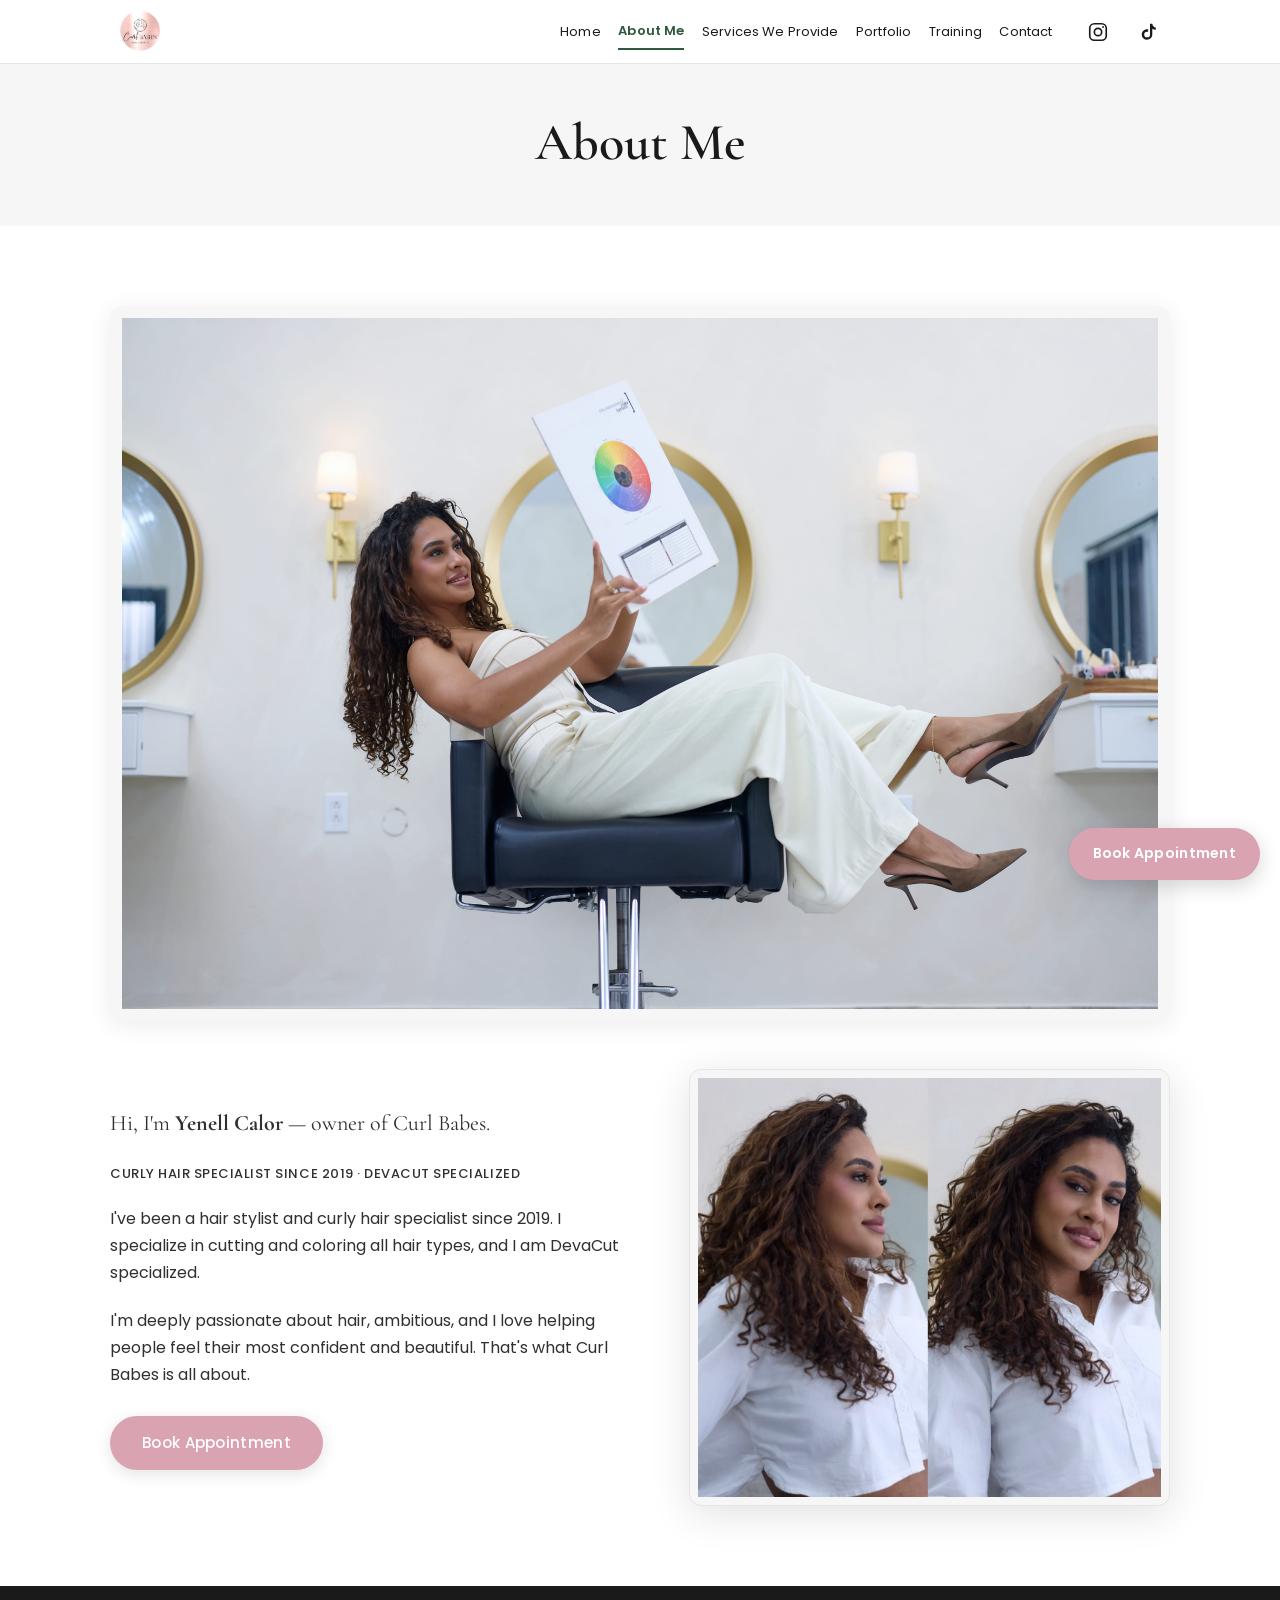
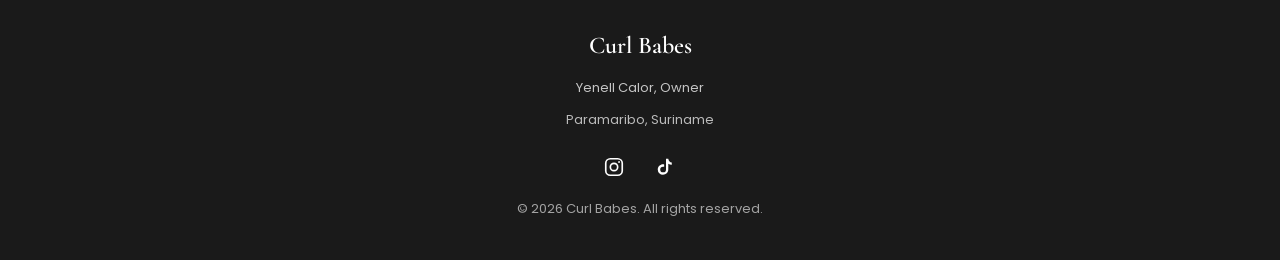
==== about.html @ 32b83bb3 "Publish the six-page Curl Babes site with About, Services, Portfolio, Training, and Contact. Co-auth" ====
<!DOCTYPE html>
<html lang="en">
<head>
  <meta charset="UTF-8">
  <meta name="viewport" content="width=device-width, initial-scale=1.0">
  <meta name="description" content="Meet Yenell Calor, owner of Curl Babes — curly hair specialist since 2019 and DevaCut specialized stylist.">
  <title>About Me | Curl Babes</title>
  <link rel="icon" href="curl-babes-assets/clients/LOGO%202.png" type="image/png">
  <link rel="preconnect" href="https://fonts.googleapis.com">
  <link rel="preconnect" href="https://fonts.gstatic.com" crossorigin>
  <link href="https://fonts.googleapis.com/css2?family=Cormorant+Garamond:ital,wght@0,400;0,600;0,700;1,400&family=Poppins:wght@300;400;500;600&display=swap" rel="stylesheet">
  <link rel="stylesheet" href="css/styles.css">
</head>
<body>

  <header class="site-header" id="site-header">
    <nav class="nav container" aria-label="Main navigation">
      <a href="index.html" class="nav__logo">
        <img src="curl-babes-assets/clients/LOGO%202.png" alt="Curl Babes" class="nav__logo-img">
      </a>

      <button class="nav__toggle" id="nav-toggle" aria-label="Open menu" aria-expanded="false" aria-controls="nav-menu">
        <span class="nav__toggle-bar"></span>
        <span class="nav__toggle-bar"></span>
        <span class="nav__toggle-bar"></span>
      </button>

      <ul class="nav__menu" id="nav-menu">
        <li><a href="index.html" class="nav__link">Home</a></li>
        <li><a href="about.html" class="nav__link">About Me</a></li>
        <li><a href="services.html" class="nav__link">Services We Provide</a></li>
        <li><a href="portfolio.html" class="nav__link">Portfolio</a></li>
        <li><a href="training.html" class="nav__link">Training</a></li>
        <li><a href="contact.html" class="nav__link">Contact</a></li>
        <li class="nav__socials">
          <div class="social-links">
            <a href="https://www.instagram.com/curl.babes/?hl=en" class="social-link" target="_blank" rel="noopener noreferrer" aria-label="Curl Babes on Instagram">
              <svg class="social-icon" viewBox="0 0 24 24" fill="none" stroke="currentColor" stroke-width="1.8" stroke-linecap="round" stroke-linejoin="round" aria-hidden="true"><rect x="3" y="3" width="18" height="18" rx="5"/><circle cx="12" cy="12" r="4"/><circle cx="17.5" cy="6.5" r="1" fill="currentColor" stroke="none"/></svg>
            </a>
            <a href="https://www.tiktok.com/@curl.babes?_r=1&amp;_t=ZS-99CzV562igy" class="social-link" target="_blank" rel="noopener noreferrer" aria-label="Curl Babes on TikTok">
              <svg class="social-icon" viewBox="0 0 24 24" fill="currentColor" aria-hidden="true"><path d="M14.5 3c.3 2.2 1.6 3.8 3.8 4.2v2.4c-1.3.1-2.5-.3-3.8-1.1v6.3c0 3.3-2.6 5.7-5.8 5.7A5.7 5.7 0 0 1 3 14.8c0-3.2 2.6-5.7 5.8-5.7.4 0 .8 0 1.2.1v2.6a3.2 3.2 0 0 0-1.2-.2 3.1 3.1 0 0 0-3.1 3.1 3.1 3.1 0 0 0 3.1 3.1 3.1 3.1 0 0 0 3.2-3.1V3h2.5z"/></svg>
            </a>
          </div>
        </li>
      </ul>
    </nav>
  </header>

  <main>
    <section class="page-hero">
      <div class="container">
        <h1 class="page-hero__title">About Me</h1>
      </div>
    </section>

    <section class="section">
      <div class="container">
        <figure class="about-cover">
          <img src="curl-babes-assets/salon%20images/Cover-about%20me.jpg" alt="Yenell Calor in the Curl Babes salon">
        </figure>

        <div class="about__content">
          <div class="about__text">
            <p class="about__lead">Hi, I'm <strong>Yenell Calor</strong> — owner of Curl Babes.</p>
            <p class="about__creds">Curly hair specialist since 2019 · DevaCut specialized</p>
            <p>I've been a hair stylist and curly hair specialist since 2019. I specialize in cutting and coloring all hair types, and I am DevaCut specialized.</p>
            <p>I'm deeply passionate about hair, ambitious, and I love helping people feel their most confident and beautiful. That's what Curl Babes is all about.</p>
            <a href="https://www.fresha.com/a/curl-babes-paramaribo-andirastraat-csomrsys?pId=294860"
               class="btn btn--primary"
               target="_blank"
               rel="noopener noreferrer">
              Book Appointment
            </a>
          </div>
          <figure class="about-portrait">
            <img src="curl-babes-assets/yenell.jpg" alt="Yenell Calor, owner of Curl Babes">
          </figure>
        </div>
      </div>
    </section>
  </main>

  <footer class="footer">
    <div class="container footer__inner">
      <p class="footer__brand">Curl Babes</p>
      <p class="footer__owner">Yenell Calor, Owner</p>
      <p class="footer__location">Paramaribo, Suriname</p>
      <div class="social-links footer__socials">
        <a href="https://www.instagram.com/curl.babes/?hl=en" class="social-link" target="_blank" rel="noopener noreferrer" aria-label="Curl Babes on Instagram">
          <svg class="social-icon" viewBox="0 0 24 24" fill="none" stroke="currentColor" stroke-width="1.8" stroke-linecap="round" stroke-linejoin="round" aria-hidden="true"><rect x="3" y="3" width="18" height="18" rx="5"/><circle cx="12" cy="12" r="4"/><circle cx="17.5" cy="6.5" r="1" fill="currentColor" stroke="none"/></svg>
        </a>
        <a href="https://www.tiktok.com/@curl.babes?_r=1&amp;_t=ZS-99CzV562igy" class="social-link" target="_blank" rel="noopener noreferrer" aria-label="Curl Babes on TikTok">
          <svg class="social-icon" viewBox="0 0 24 24" fill="currentColor" aria-hidden="true"><path d="M14.5 3c.3 2.2 1.6 3.8 3.8 4.2v2.4c-1.3.1-2.5-.3-3.8-1.1v6.3c0 3.3-2.6 5.7-5.8 5.7A5.7 5.7 0 0 1 3 14.8c0-3.2 2.6-5.7 5.8-5.7.4 0 .8 0 1.2.1v2.6a3.2 3.2 0 0 0-1.2-.2 3.1 3.1 0 0 0-3.1 3.1 3.1 3.1 0 0 0 3.1 3.1 3.1 3.1 0 0 0 3.2-3.1V3h2.5z"/></svg>
        </a>
      </div>
      <p class="footer__copy">&copy; <span id="year"></span> Curl Babes. All rights reserved.</p>
    </div>
  </footer>

  <a href="https://www.fresha.com/a/curl-babes-paramaribo-andirastraat-csomrsys?pId=294860"
     class="fab"
     target="_blank"
     rel="noopener noreferrer"
     aria-label="Book Appointment">
    Book Appointment
  </a>

  <script src="js/main.js"></script>
</body>
</html>
---- css/styles.css ----
/* =============================================
   Curl Babes — Styles
   ============================================= */

:root {
  --pink: #d9a3b1;
  --pink-dark: #c48b9a;
  --pink-light: #f6f1f2;
  --white: #ffffff;
  --grey-light: #f6f6f6;
  --grey: #e6e6e6;
  --grey-mid: #6e6e6e;
  --black: #1a1a1a;
  --green: #2d5a3d;
  --green-light: #3d7a52;

  --font-heading: 'Cormorant Garamond', Georgia, serif;
  --font-body: 'Poppins', system-ui, sans-serif;

  --header-height: 64px;
  --fab-height: 52px;
  --radius: 12px;
  --radius-sm: 8px;
  --shadow: 0 4px 24px rgba(0, 0, 0, 0.08);
  --shadow-lg: 0 8px 40px rgba(0, 0, 0, 0.12);
  --transition: 0.25s ease;
}

/* Reset & Base */
*, *::before, *::after {
  box-sizing: border-box;
  margin: 0;
  padding: 0;
}

html {
  scroll-behavior: smooth;
  scroll-padding-top: calc(var(--header-height) + 16px);
}

body {
  font-family: var(--font-body);
  font-size: 1rem;
  line-height: 1.7;
  color: var(--black);
  background: var(--white);
  -webkit-font-smoothing: antialiased;
}

body.nav-open {
  overflow: hidden;
}

img {
  max-width: 100%;
  height: auto;
  display: block;
}

a {
  color: inherit;
  text-decoration: none;
}

ul {
  list-style: none;
}

.container {
  width: 100%;
  max-width: 1100px;
  margin: 0 auto;
  padding: 0 1.25rem;
}

/* Typography */
h1, h2, h3 {
  font-family: var(--font-heading);
  font-weight: 600;
  line-height: 1.2;
  color: var(--black);
}

.text-link {
  font-size: 0.9375rem;
  font-weight: 500;
  color: var(--green);
  display: inline-flex;
  align-items: center;
  gap: 0.25rem;
  transition: opacity var(--transition);
}

.text-link:hover,
.text-link:focus-visible {
  opacity: 0.75;
}

/* Buttons — dusty rose only on Book Appointment CTAs */
.btn {
  display: inline-flex;
  align-items: center;
  justify-content: center;
  padding: 0.875rem 2rem;
  font-family: var(--font-body);
  font-size: 0.9375rem;
  font-weight: 500;
  letter-spacing: 0.02em;
  border-radius: 50px;
  border: none;
  cursor: pointer;
  transition: background var(--transition), transform var(--transition), box-shadow var(--transition);
}

.btn--primary {
  background: var(--pink);
  color: var(--white);
  box-shadow: 0 4px 16px rgba(26, 26, 26, 0.12);
}

.btn--primary:hover,
.btn--primary:focus-visible {
  background: var(--green);
  transform: translateY(-2px);
  box-shadow: 0 6px 20px rgba(45, 90, 61, 0.25);
}

.btn--whatsapp {
  background: var(--green);
  color: var(--white);
  padding: 0.75rem 1.5rem;
  font-size: 0.9375rem;
}

.btn--whatsapp:hover,
.btn--whatsapp:focus-visible {
  background: var(--green-light);
}

/* Social icons */
.social-links {
  display: flex;
  align-items: center;
  gap: 0.75rem;
}

.social-link {
  display: flex;
  align-items: center;
  justify-content: center;
  width: 40px;
  height: 40px;
  color: var(--black);
  border-radius: 50%;
  transition: color var(--transition), background var(--transition);
}

.social-link:hover,
.social-link:focus-visible {
  color: var(--green);
  background: var(--grey-light);
}

.social-icon {
  width: 22px;
  height: 22px;
  display: block;
}

.footer .social-link {
  color: var(--white);
}

.footer .social-link:hover,
.footer .social-link:focus-visible {
  color: var(--white);
  background: rgba(255, 255, 255, 0.12);
}

.contact-info .social-links {
  margin-top: 0.5rem;
}

/* Header / Nav */
.site-header {
  position: sticky;
  top: 0;
  z-index: 100;
  background: #ffffff;
  border-bottom: 1px solid var(--grey);
  height: var(--header-height);
}

.nav {
  display: flex;
  align-items: center;
  justify-content: space-between;
  height: var(--header-height);
  gap: 1rem;
}

.nav__logo {
  display: flex;
  align-items: center;
  flex-shrink: 0;
  z-index: 110;
  transition: opacity var(--transition);
}

.nav__logo:hover {
  opacity: 0.85;
}

.nav__logo-img {
  height: 46px;
  width: auto;
  object-fit: contain;
}

.nav__toggle {
  display: flex;
  flex-direction: column;
  justify-content: center;
  gap: 5px;
  width: 44px;
  height: 44px;
  background: none;
  border: none;
  cursor: pointer;
  padding: 4px;
  z-index: 110;
  position: relative;
}

.nav__toggle-bar {
  display: block;
  width: 24px;
  height: 2px;
  background: var(--black);
  border-radius: 2px;
  transition: transform var(--transition), opacity var(--transition);
}

.nav__toggle[aria-expanded="true"] .nav__toggle-bar:nth-child(1) {
  transform: translateY(7px) rotate(45deg);
}

.nav__toggle[aria-expanded="true"] .nav__toggle-bar:nth-child(2) {
  opacity: 0;
}

.nav__toggle[aria-expanded="true"] .nav__toggle-bar:nth-child(3) {
  transform: translateY(-7px) rotate(-45deg);
}

/* Mobile menu: solid white overlay, high-contrast, readable */
.nav__menu {
  display: none;
  position: fixed;
  inset: 0;
  background: #ffffff;
  flex-direction: column;
  align-items: stretch;
  justify-content: flex-start;
  padding: calc(var(--header-height) + 1.5rem) 1.5rem 2.5rem;
  gap: 0;
  z-index: 105;
  overflow-y: auto;
}

.nav__menu.is-open {
  display: flex;
}

.nav__menu > li {
  border-bottom: 1px solid var(--grey);
}

.nav__link {
  display: block;
  font-size: 1.25rem;
  font-weight: 500;
  color: var(--black);
  padding: 1.125rem 0.5rem;
  letter-spacing: 0.01em;
  transition: color var(--transition);
}

.nav__link:hover,
.nav__link:focus-visible,
.nav__link.is-active {
  color: var(--green);
}

.nav__link.is-active {
  font-weight: 600;
}

.nav__menu .nav__socials {
  border-bottom: none;
  padding: 1.75rem 0.5rem 0;
  display: flex;
  justify-content: center;
}

@media (min-width: 1024px) {
  .nav__toggle {
    display: none;
  }

  .nav__menu {
    display: flex;
    position: static;
    flex-direction: row;
    align-items: center;
    gap: 0.15rem 1.1rem;
    background: transparent;
    inset: auto;
    padding: 0;
    overflow: visible;
    flex: 1;
    justify-content: flex-end;
  }

  .nav__menu > li {
    border-bottom: none;
  }

  .nav__link {
    font-size: 0.8125rem;
    font-weight: 400;
    white-space: nowrap;
    padding: 0.35rem 0;
  }

  .nav__link.is-active {
    font-weight: 600;
    border-bottom: 2px solid var(--green);
  }

  .nav__menu .nav__socials {
    padding: 0;
    margin-left: 0.5rem;
  }
}

/* Hero */
.hero {
  position: relative;
  min-height: calc(100svh - var(--header-height));
  display: flex;
  align-items: center;
  background:
    linear-gradient(180deg, rgba(255, 255, 255, 0.78) 0%, rgba(246, 246, 246, 0.88) 100%),
    url('../curl-babes-assets/salon%20images/professional%20pic%20for%20background.jpg') center / cover no-repeat;
  overflow: hidden;
  padding: 4rem 0;
}

.hero__content {
  position: relative;
  z-index: 2;
  text-align: center;
  max-width: 640px;
}

.hero__title {
  font-size: clamp(3rem, 10vw, 5.5rem);
  font-weight: 700;
  margin-bottom: 1rem;
  letter-spacing: -0.01em;
}

.hero__tagline {
  font-size: clamp(1rem, 2.5vw, 1.25rem);
  font-weight: 300;
  color: var(--black);
  opacity: 0.85;
  margin-bottom: 2.5rem;
  line-height: 1.6;
}

/* Inner page header */
.page-hero {
  background: var(--grey-light);
  padding: 3rem 0 2.5rem;
  text-align: center;
}

.page-hero__title {
  font-size: clamp(2.25rem, 5vw, 3.25rem);
  margin-bottom: 0.75rem;
}

.page-hero__subtitle {
  font-size: 1.0625rem;
  font-weight: 300;
  color: var(--grey-mid);
  max-width: 560px;
  margin: 0 auto;
}

/* Sections */
.section {
  padding: 5rem 0;
}

.section--alt {
  background: var(--grey-light);
}

.section__header {
  text-align: center;
  margin-bottom: 3rem;
}

.section__header--left {
  text-align: left;
}

.section__title {
  font-size: clamp(2rem, 5vw, 2.75rem);
  margin-bottom: 0.75rem;
}

.section__subtitle {
  font-size: 1rem;
  color: var(--grey-mid);
  font-weight: 300;
  max-width: 480px;
  margin: 0 auto;
}

.section__header--left .section__subtitle {
  margin: 0;
}

.section__actions {
  text-align: center;
  margin-top: 2rem;
}

/* Carousel */
.carousel {
  position: relative;
  max-width: 700px;
  margin: 0 auto;
}

.carousel__viewport {
  overflow: hidden;
  border-radius: var(--radius);
  box-shadow: var(--shadow-lg);
  aspect-ratio: 4 / 5;
  background: var(--grey);
}

.carousel__track {
  display: flex;
  height: 100%;
  transition: transform 0.4s ease;
}

.carousel__slide {
  flex: 0 0 100%;
  height: 100%;
}

.carousel__slide img {
  width: 100%;
  height: 100%;
  object-fit: cover;
}

.carousel__btn {
  position: absolute;
  top: 50%;
  transform: translateY(-50%);
  width: 44px;
  height: 44px;
  border-radius: 50%;
  background: var(--white);
  border: none;
  box-shadow: var(--shadow);
  cursor: pointer;
  display: flex;
  align-items: center;
  justify-content: center;
  color: var(--black);
  transition: background var(--transition), color var(--transition);
  z-index: 2;
}

.carousel__btn:hover,
.carousel__btn:focus-visible {
  background: var(--green);
  color: var(--white);
}

.carousel__btn--prev {
  left: -12px;
}

.carousel__btn--next {
  right: -12px;
}

@media (max-width: 767px) {
  .carousel__btn--prev {
    left: 8px;
  }

  .carousel__btn--next {
    right: 8px;
  }
}

.carousel__dots {
  display: flex;
  justify-content: center;
  gap: 0.5rem;
  margin-top: 1.25rem;
}

.carousel__dot {
  width: 10px;
  height: 10px;
  border-radius: 50%;
  background: var(--grey);
  border: none;
  cursor: pointer;
  transition: background var(--transition), transform var(--transition);
  padding: 0;
}

.carousel__dot.is-active {
  background: var(--black);
  transform: scale(1.2);
}

.carousel__dot:hover,
.carousel__dot:focus-visible {
  background: var(--green);
}

/* Video Grid */
.video-grid {
  display: grid;
  grid-template-columns: 1fr;
  gap: 1.5rem;
}

@media (min-width: 640px) {
  .video-grid {
    grid-template-columns: repeat(3, 1fr);
  }
}

.video-embed {
  position: relative;
  padding-bottom: 177.78%; /* 9:16 shorts aspect ratio */
  height: 0;
  overflow: hidden;
  border-radius: var(--radius);
  box-shadow: var(--shadow);
  background: var(--grey);
}

.video-embed iframe {
  position: absolute;
  top: 0;
  left: 0;
  width: 100%;
  height: 100%;
  border: none;
}

/* Teaser Cards */
.teaser-grid {
  display: grid;
  grid-template-columns: 1fr;
  gap: 1.5rem;
}

@media (min-width: 640px) {
  .teaser-grid {
    grid-template-columns: repeat(2, 1fr);
  }
}

@media (min-width: 960px) {
  .teaser-grid {
    grid-template-columns: repeat(4, 1fr);
  }
}

.teaser-card {
  display: flex;
  flex-direction: column;
  padding: 2rem;
  background: var(--white);
  border-radius: var(--radius);
  box-shadow: var(--shadow);
  transition: transform var(--transition), box-shadow var(--transition);
}

.teaser-card:hover,
.teaser-card:focus-visible {
  transform: translateY(-4px);
  box-shadow: var(--shadow-lg);
}

.section--alt .teaser-card {
  background: var(--white);
}

.section:not(.section--alt) .teaser-card {
  background: var(--grey-light);
}

.teaser-card__icon {
  color: var(--green);
  font-size: 1.25rem;
  margin-bottom: 1rem;
}

.teaser-card__title {
  font-size: 1.5rem;
  margin-bottom: 0.75rem;
}

.teaser-card__text {
  font-size: 0.9375rem;
  color: var(--grey-mid);
  flex: 1;
  margin-bottom: 1.25rem;
}

.teaser-card__link {
  font-size: 0.875rem;
  font-weight: 500;
  color: var(--green);
}

/* Services preview (homepage) */
.services-preview {
  display: flex;
  flex-wrap: wrap;
  justify-content: center;
  gap: 0.625rem;
  max-width: 820px;
  margin: 0 auto;
}

.services-preview li {
  padding: 0.5rem 1rem;
  background: var(--white);
  border: 1px solid var(--grey);
  border-radius: 50px;
  font-size: 0.875rem;
  font-weight: 500;
}

/* About */
.about-cover {
  width: 100%;
  background: var(--grey-light);
  border-radius: var(--radius);
  padding: 0.75rem;
  margin-bottom: 3rem;
  box-shadow: var(--shadow);
  display: flex;
  align-items: center;
  justify-content: center;
}

.about-cover img {
  width: 100%;
  height: auto;
  max-height: 80vh;
  object-fit: contain;
  object-position: center;
}

.about__content {
  display: grid;
  grid-template-columns: 1fr;
  gap: 2.5rem;
  align-items: start;
}

@media (min-width: 768px) {
  .about__content {
    grid-template-columns: 1.05fr 0.95fr;
    gap: 3rem;
    align-items: center;
  }
}

.about__lead {
  font-family: var(--font-heading);
  font-size: 1.375rem;
  margin-bottom: 0.5rem;
}

.about__creds {
  font-size: 0.8125rem;
  font-weight: 500;
  letter-spacing: 0.04em;
  text-transform: uppercase;
  color: var(--green);
  margin-bottom: 1.25rem;
}

.about__text p {
  margin-bottom: 1.25rem;
  color: var(--black);
  opacity: 0.9;
}

.about__text .btn {
  margin-top: 0.5rem;
}

.about-portrait {
  background: var(--grey-light);
  border-radius: var(--radius);
  overflow: hidden;
  box-shadow: var(--shadow-lg);
  border: 1px solid var(--grey);
  padding: 0.5rem;
  display: flex;
  align-items: center;
  justify-content: center;
}

.about-portrait img {
  width: 100%;
  height: auto;
  object-fit: contain;
}

/* Services page — editorial cards, not equal text squares */
.service-list {
  display: grid;
  grid-template-columns: 1fr;
  gap: 0.875rem;
}

@media (min-width: 720px) {
  .service-list {
    grid-template-columns: 1fr 1fr;
    gap: 1rem;
  }
}

.service-card {
  display: flex;
  flex-direction: column;
  gap: 0.35rem;
  padding: 1.35rem 1.5rem 1.35rem 1.35rem;
  background: var(--white);
  border-radius: var(--radius);
  border-left: 3px solid var(--green);
  box-shadow: 0 2px 12px rgba(0, 0, 0, 0.05);
}

.service-card__name {
  font-family: var(--font-heading);
  font-size: 1.5rem;
  font-weight: 600;
}

.service-card__desc {
  font-size: 0.9375rem;
  color: var(--grey-mid);
  font-weight: 300;
  line-height: 1.55;
}

.services-note {
  text-align: center;
  margin-top: 2.5rem;
  font-size: 0.9375rem;
  color: var(--grey-mid);
  max-width: 520px;
  margin-left: auto;
  margin-right: auto;
}

.services-cta {
  text-align: center;
  margin-top: 2rem;
}

/* Training */
.training__intro {
  max-width: 680px;
  margin: 0 auto 3rem;
  text-align: center;
  font-size: 1.0625rem;
  font-weight: 300;
}

.training__photo {
  max-width: 560px;
  margin: 0 auto 3.5rem;
  border-radius: var(--radius);
  overflow: hidden;
  box-shadow: var(--shadow-lg);
  background: var(--grey-light);
}

.training__photo img {
  width: 100%;
  height: auto;
  object-fit: contain;
}

.training__blocks {
  display: grid;
  grid-template-columns: 1fr;
  gap: 1.5rem;
  margin-bottom: 2.5rem;
}

@media (min-width: 720px) {
  .training__blocks {
    grid-template-columns: 1fr 1fr;
  }
}

.training__block {
  background: var(--white);
  border-radius: var(--radius);
  padding: 2rem;
  box-shadow: var(--shadow);
}

.section--alt .training__block {
  background: var(--white);
}

.training__block h2 {
  font-size: 1.5rem;
  margin-bottom: 1.25rem;
}

.training__block ul {
  list-style: disc;
  padding-left: 1.25rem;
  display: flex;
  flex-direction: column;
  gap: 0.65rem;
}

.training__block li {
  font-size: 0.975rem;
  color: var(--black);
}

.course-card {
  max-width: 420px;
  margin: 0 auto;
  text-align: center;
  padding: 2.25rem 2rem;
  background: var(--white);
  border-radius: var(--radius);
  box-shadow: var(--shadow-lg);
  border: 1px solid var(--grey);
}

.course-card__label {
  font-size: 0.75rem;
  font-weight: 500;
  letter-spacing: 0.14em;
  text-transform: uppercase;
  color: var(--green);
  margin-bottom: 0.5rem;
}

.course-card h2 {
  font-size: 2rem;
  margin-bottom: 1.5rem;
}

.course-card .btn {
  width: 100%;
}

.course-card__phone {
  margin-top: 1rem;
  font-size: 0.9375rem;
}

.course-card__phone a {
  color: var(--green);
  font-weight: 500;
}

.course-card__phone a:hover,
.course-card__phone a:focus-visible {
  text-decoration: underline;
}

/* Contact */
.contact-grid {
  display: grid;
  grid-template-columns: 1fr;
  gap: 2.5rem;
}

@media (min-width: 768px) {
  .contact-grid {
    grid-template-columns: 1fr 1.2fr;
    align-items: start;
  }
}

.contact-info {
  display: flex;
  flex-direction: column;
  gap: 2rem;
}

.contact-info__label {
  font-family: var(--font-heading);
  font-size: 1.25rem;
  margin-bottom: 0.375rem;
  color: var(--black);
}

.contact-info__link {
  font-size: 1rem;
  transition: color var(--transition);
}

.contact-info__link:hover,
.contact-info__link:focus-visible {
  color: var(--green);
}

.contact-info__address {
  line-height: 1.6;
}

.contact-map {
  border-radius: var(--radius);
  overflow: hidden;
  box-shadow: var(--shadow);
  aspect-ratio: 4 / 3;
  background: var(--grey);
}

.contact-map iframe {
  width: 100%;
  height: 100%;
  border: none;
  min-height: 280px;
}

/* Footer */
.footer {
  background: var(--black);
  color: var(--white);
  padding: 2.5rem 0;
}

.footer__inner {
  display: flex;
  flex-direction: column;
  align-items: center;
  gap: 0.65rem;
  text-align: center;
}

.footer__brand {
  font-family: var(--font-heading);
  font-size: 1.5rem;
  font-weight: 600;
}

.footer__owner {
  font-size: 0.8125rem;
  opacity: 0.75;
}

.footer__location {
  font-size: 0.8125rem;
  opacity: 0.7;
}

.footer__copy {
  font-size: 0.8125rem;
  opacity: 0.6;
}

.footer__socials {
  margin-top: 0.35rem;
}

/* Floating Action Button */
.fab {
  position: fixed;
  bottom: 1.25rem;
  right: 1.25rem;
  z-index: 200;
  display: flex;
  align-items: center;
  justify-content: center;
  padding: 0.875rem 1.5rem;
  background: var(--pink);
  color: var(--white);
  font-family: var(--font-body);
  font-size: 0.875rem;
  font-weight: 600;
  letter-spacing: 0.02em;
  border-radius: 50px;
  box-shadow: 0 6px 20px rgba(26, 26, 26, 0.18);
  transition: background var(--transition), transform var(--transition), box-shadow var(--transition);
}

.fab:hover,
.fab:focus-visible {
  background: var(--green);
  transform: translateY(-2px);
  box-shadow: 0 8px 24px rgba(45, 90, 61, 0.3);
}

@media (max-width: 480px) {
  .fab {
    bottom: 1rem;
    right: 1rem;
    left: 1rem;
    text-align: center;
  }

  .footer {
    padding-bottom: 5.5rem;
  }
}

/* Focus styles for accessibility */
:focus-visible {
  outline: 2px solid var(--green);
  outline-offset: 3px;
}

/* Reduced motion */
@media (prefers-reduced-motion: reduce) {
  html {
    scroll-behavior: auto;
  }

  *, *::before, *::after {
    transition-duration: 0.01ms !important;
  }

  .carousel__track {
    transition: none;
  }
}
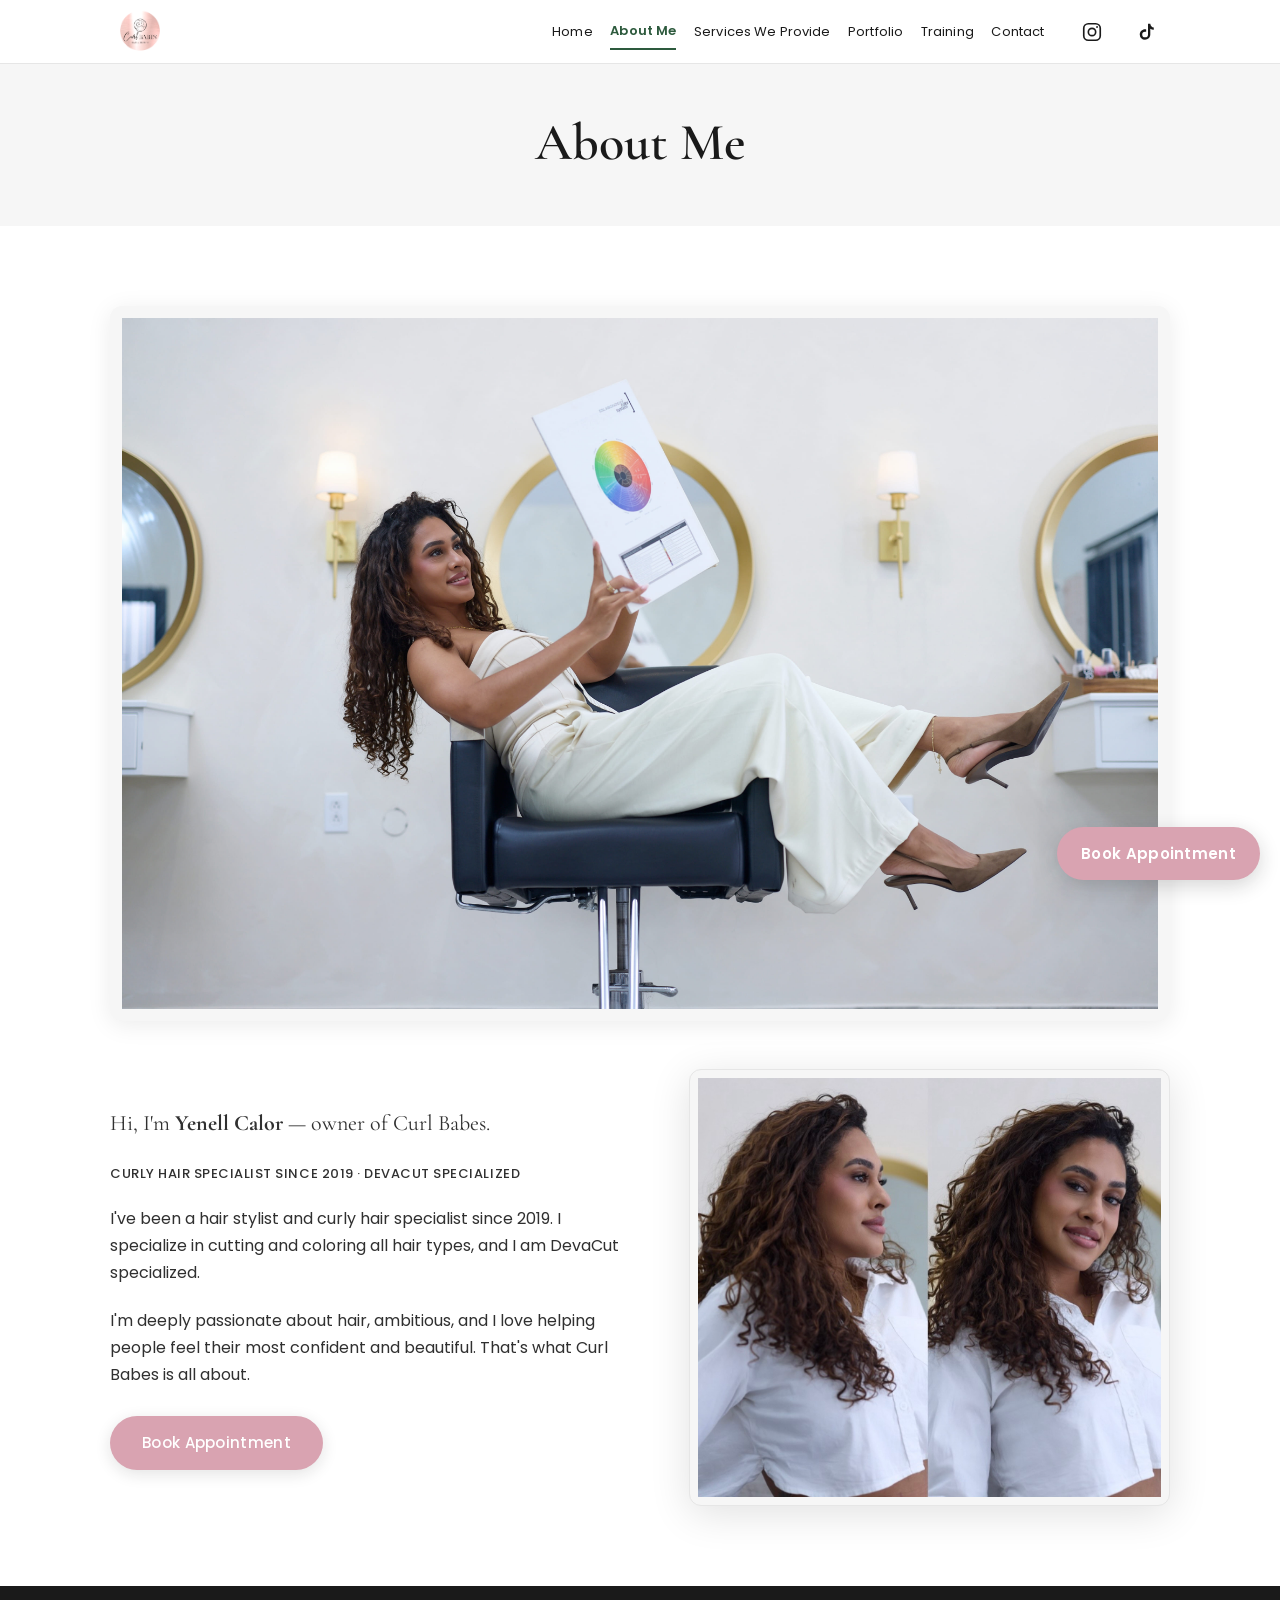
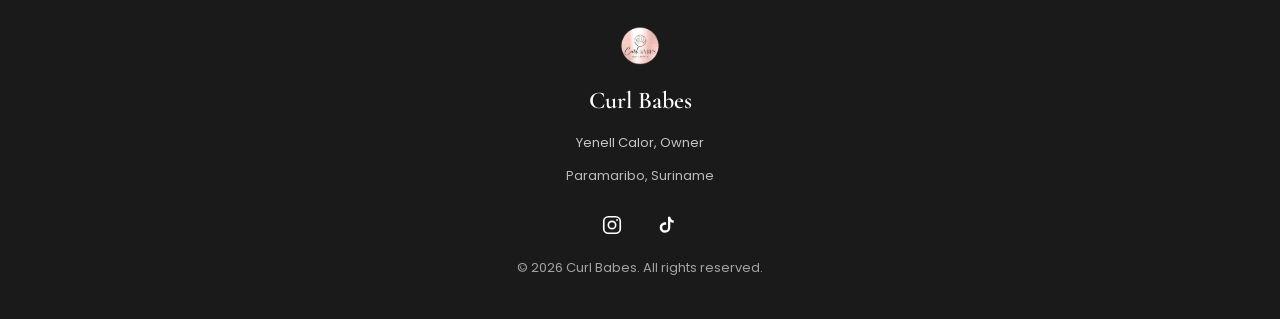
==== commit bf238978: "Place remaining salon photos with purpose and keep the portfolio slideshow moving on phones. Unused " ====
--- a/about.html
+++ b/about.html
@@ -2,10 +2,11 @@
 <html lang="en">
 <head>
   <meta charset="UTF-8">
-  <meta name="viewport" content="width=device-width, initial-scale=1.0">
+  <meta name="viewport" content="width=device-width, initial-scale=1.0, viewport-fit=cover">
   <meta name="description" content="Meet Yenell Calor, owner of Curl Babes — curly hair specialist since 2019 and DevaCut specialized stylist.">
   <title>About Me | Curl Babes</title>
-  <link rel="icon" href="curl-babes-assets/clients/LOGO%202.png" type="image/png">
+  <link rel="icon" href="curl-babes-assets/LOGO%202.png" type="image/png">
+  <link rel="apple-touch-icon" href="curl-babes-assets/LOGO%202.png">
   <link rel="preconnect" href="https://fonts.googleapis.com">
   <link rel="preconnect" href="https://fonts.gstatic.com" crossorigin>
   <link href="https://fonts.googleapis.com/css2?family=Cormorant+Garamond:ital,wght@0,400;0,600;0,700;1,400&family=Poppins:wght@300;400;500;600&display=swap" rel="stylesheet">
@@ -16,7 +17,7 @@
   <header class="site-header" id="site-header">
     <nav class="nav container" aria-label="Main navigation">
       <a href="index.html" class="nav__logo">
-        <img src="curl-babes-assets/clients/LOGO%202.png" alt="Curl Babes" class="nav__logo-img">
+        <img src="curl-babes-assets/clients/LOGO%202.png" alt="Curl Babes" class="nav__logo-img" onerror="this.onerror=null;this.src='curl-babes-assets/clients/LOGO.png'">
       </a>
 
       <button class="nav__toggle" id="nav-toggle" aria-label="Open menu" aria-expanded="false" aria-controls="nav-menu">
@@ -82,6 +83,7 @@
 
   <footer class="footer">
     <div class="container footer__inner">
+      <img src="curl-babes-assets/LOGO%202.png" alt="" class="footer__logo" width="56" height="43">
       <p class="footer__brand">Curl Babes</p>
       <p class="footer__owner">Yenell Calor, Owner</p>
       <p class="footer__location">Paramaribo, Suriname</p>
--- a/css/styles.css
+++ b/css/styles.css
@@ -36,6 +36,9 @@
 html {
   scroll-behavior: smooth;
   scroll-padding-top: calc(var(--header-height) + 16px);
+  overflow-x: hidden;
+  -webkit-text-size-adjust: 100%;
+  text-size-adjust: 100%;
 }
 
 body {
@@ -45,14 +48,21 @@
   color: var(--black);
   background: var(--white);
   -webkit-font-smoothing: antialiased;
+  overflow-x: hidden;
+  max-width: 100%;
+  padding-left: env(safe-area-inset-left);
+  padding-right: env(safe-area-inset-right);
 }
 
 body.nav-open {
   overflow: hidden;
 }
 
+img, iframe, video, embed {
+  max-width: 100%;
+}
+
 img {
-  max-width: 100%;
   height: auto;
   display: block;
 }
@@ -102,6 +112,7 @@
   align-items: center;
   justify-content: center;
   padding: 0.875rem 2rem;
+  min-height: 44px;
   font-family: var(--font-body);
   font-size: 0.9375rem;
   font-weight: 500;
@@ -148,8 +159,8 @@
   display: flex;
   align-items: center;
   justify-content: center;
-  width: 40px;
-  height: 40px;
+  width: 44px;
+  height: 44px;
   color: var(--black);
   border-radius: 50%;
   transition: color var(--transition), background var(--transition);
@@ -188,7 +199,8 @@
   z-index: 100;
   background: #ffffff;
   border-bottom: 1px solid var(--grey);
-  height: var(--header-height);
+  height: calc(var(--header-height) + env(safe-area-inset-top, 0px));
+  padding-top: env(safe-area-inset-top, 0px);
 }
 
 .nav {
@@ -262,7 +274,7 @@
   flex-direction: column;
   align-items: stretch;
   justify-content: flex-start;
-  padding: calc(var(--header-height) + 1.5rem) 1.5rem 2.5rem;
+  padding: calc(var(--header-height) + env(safe-area-inset-top, 0px) + 1.5rem) 1.5rem 2.5rem;
   gap: 0;
   z-index: 105;
   overflow-y: auto;
@@ -362,6 +374,7 @@
   z-index: 2;
   text-align: center;
   max-width: 640px;
+  animation: fade-up 0.9s ease both;
 }
 
 .hero__title {
@@ -440,11 +453,98 @@
   margin-top: 2rem;
 }
 
+/* Homepage salon editorial band */
+.salon-feature {
+  display: grid;
+  grid-template-columns: 1fr;
+  background: var(--white);
+  max-width: 100%;
+}
+
+.salon-feature__photo,
+.salon-feature__copy {
+  min-width: 0;
+}
+
+.salon-feature__photo {
+  margin: 0;
+  overflow: hidden;
+  background: var(--grey);
+  height: min(78vh, 640px);
+}
+
+.salon-feature__photo img {
+  width: 100%;
+  height: 100%;
+  object-fit: cover;
+  object-position: center 12%;
+}
+
+.salon-feature__copy {
+  display: flex;
+  flex-direction: column;
+  justify-content: center;
+  padding: 3rem 1.5rem 3.5rem;
+  max-width: 520px;
+  margin: 0 auto;
+  width: 100%;
+}
+
+.salon-feature__label {
+  font-size: 0.75rem;
+  font-weight: 500;
+  letter-spacing: 0.14em;
+  text-transform: uppercase;
+  color: var(--green);
+  margin-bottom: 0.75rem;
+}
+
+.salon-feature__title {
+  font-size: clamp(1.85rem, 4vw, 2.5rem);
+  margin-bottom: 1rem;
+}
+
+.salon-feature__text {
+  font-size: 1.0625rem;
+  font-weight: 300;
+  color: var(--grey-mid);
+  margin-bottom: 2rem;
+  line-height: 1.7;
+}
+
+.salon-feature__copy .btn {
+  align-self: flex-start;
+}
+
+.salon-feature--compact .salon-feature__photo {
+  height: min(56vh, 480px);
+}
+
+@media (min-width: 900px) {
+  .salon-feature {
+    grid-template-columns: minmax(0, 1.15fr) minmax(280px, 0.85fr);
+    min-height: min(85vh, 760px);
+  }
+
+  .salon-feature__photo {
+    height: auto;
+    min-height: 100%;
+  }
+
+  .salon-feature__copy {
+    padding: 4.5rem 4rem;
+    margin: 0;
+    max-width: none;
+    background: var(--grey-light);
+  }
+}
+
 /* Carousel */
 .carousel {
   position: relative;
   max-width: 700px;
   margin: 0 auto;
+  width: 100%;
 }
 
 .carousel__viewport {
@@ -453,23 +553,43 @@
   box-shadow: var(--shadow-lg);
   aspect-ratio: 4 / 5;
   background: var(--grey);
+  touch-action: pan-y;
+  width: 100%;
 }
 
 .carousel__track {
-  display: flex;
+  position: relative;
   height: 100%;
-  transition: transform 0.4s ease;
 }
 
 .carousel__slide {
-  flex: 0 0 100%;
-  height: 100%;
+  position: absolute;
+  inset: 0;
+  opacity: 0;
+  visibility: hidden;
+  transition: opacity 0.85s ease, visibility 0.85s ease;
+  pointer-events: none;
+}
+
+.carousel__slide.is-active {
+  opacity: 1;
+  visibility: visible;
+  pointer-events: auto;
+  z-index: 1;
 }
 
 .carousel__slide img {
   width: 100%;
   height: 100%;
   object-fit: cover;
+  transform: scale(1);
+  pointer-events: none;
+  -webkit-user-drag: none;
+  user-select: none;
+}
+
+.carousel__slide.is-active img {
+  animation: ken-burns 7.5s ease-out forwards;
 }
 
 .carousel__btn {
@@ -505,16 +625,6 @@
   right: -12px;
 }
 
-@media (max-width: 767px) {
-  .carousel__btn--prev {
-    left: 8px;
-  }
-
-  .carousel__btn--next {
-    right: 8px;
-  }
-}
-
 .carousel__dots {
   display: flex;
   justify-content: center;
@@ -523,6 +633,7 @@
 }
 
 .carousel__dot {
+  position: relative;
   width: 10px;
   height: 10px;
   border-radius: 50%;
@@ -533,6 +644,12 @@
   padding: 0;
 }
 
+.carousel__dot::after {
+  content: '';
+  position: absolute;
+  inset: -17px;
+}
+
 .carousel__dot.is-active {
   background: var(--black);
   transform: scale(1.2);
@@ -572,6 +689,7 @@
   left: 0;
   width: 100%;
   height: 100%;
+  max-width: 100%;
   border: none;
 }
 
@@ -811,10 +929,39 @@
   background: var(--grey-light);
 }
 
+.training__gallery {
+  display: grid;
+  grid-template-columns: 1fr;
+  gap: 1.5rem;
+  max-width: 900px;
+  margin: 0 auto 3.5rem;
+}
+
+.training__gallery .training__photo {
+  margin: 0;
+  max-width: none;
+}
+
+.training__gallery .training__photo figcaption {
+  padding: 0.85rem 1rem 1rem;
+  font-size: 0.875rem;
+  color: var(--grey-mid);
+  text-align: center;
+}
+
 .training__photo img {
   width: 100%;
   height: auto;
+  max-height: min(70vh, 640px);
   object-fit: contain;
+  background: var(--grey-light);
+}
+
+@media (min-width: 720px) {
+  .training__gallery {
+    grid-template-columns: 1fr 1fr;
+    align-items: start;
+  }
 }
 
 .training__blocks {
@@ -950,13 +1097,33 @@
   box-shadow: var(--shadow);
   aspect-ratio: 4 / 3;
   background: var(--grey);
+  width: 100%;
+  max-width: 100%;
 }
 
 .contact-map iframe {
   width: 100%;
   height: 100%;
+  max-width: 100%;
   border: none;
   min-height: 280px;
+}
+
+.contact-portrait {
+  margin: 0 0 0.5rem;
+  border-radius: var(--radius);
+  overflow: hidden;
+  box-shadow: var(--shadow);
+  background: var(--grey-light);
+  max-width: 280px;
+  border: 1px solid var(--grey);
+  padding: 0.4rem;
+}
+
+.contact-portrait img {
+  width: 100%;
+  height: auto;
+  object-fit: contain;
 }
 
 /* Footer */
@@ -974,6 +1141,12 @@
   text-align: center;
 }
 
+.footer__logo {
+  width: 56px;
+  height: auto;
+  margin-bottom: 0.15rem;
+}
+
 .footer__brand {
   font-family: var(--font-heading);
   font-size: 1.5rem;
@@ -1002,17 +1175,18 @@
 /* Floating Action Button */
 .fab {
   position: fixed;
-  bottom: 1.25rem;
-  right: 1.25rem;
+  bottom: calc(1.25rem + env(safe-area-inset-bottom, 0px));
+  right: calc(1.25rem + env(safe-area-inset-right, 0px));
   z-index: 200;
   display: flex;
   align-items: center;
   justify-content: center;
   padding: 0.875rem 1.5rem;
+  min-height: 44px;
   background: var(--pink);
   color: var(--white);
   font-family: var(--font-body);
-  font-size: 0.875rem;
+  font-size: 0.9375rem;
   font-weight: 600;
   letter-spacing: 0.02em;
   border-radius: 50px;
@@ -1029,21 +1203,103 @@
 
 @media (max-width: 480px) {
   .fab {
-    bottom: 1rem;
+    bottom: calc(1rem + env(safe-area-inset-bottom, 0px));
     right: 1rem;
     left: 1rem;
     text-align: center;
   }
+}
+
+@media (max-width: 767px) {
+  .section {
+    padding: 3.25rem 0;
+  }
+
+  .page-hero {
+    padding: 2.25rem 0 1.75rem;
+  }
+
+  .hero {
+    padding: 3rem 0;
+  }
+
+  .salon-feature__photo {
+    height: min(62vh, 520px);
+  }
+
+  .salon-feature--compact .salon-feature__photo {
+    height: min(48vh, 380px);
+  }
 
   .footer {
-    padding-bottom: 5.5rem;
-  }
-}
-
-/* Focus styles for accessibility */
+    padding-bottom: calc(6.25rem + env(safe-area-inset-bottom, 0px));
+  }
+
+  .carousel__btn--prev {
+    left: 8px;
+  }
+
+  .carousel__btn--next {
+    right: 8px;
+  }
+}
+
+.btn, .fab, .nav__toggle, .carousel__btn, .carousel__dot, .nav__link, .text-link {
+  touch-action: manipulation;
+}
 :focus-visible {
   outline: 2px solid var(--green);
   outline-offset: 3px;
+}
+
+/* Scroll / load reveals */
+@keyframes fade-up {
+  from {
+    opacity: 0;
+    transform: translateY(16px);
+  }
+  to {
+    opacity: 1;
+    transform: none;
+  }
+}
+
+@keyframes ken-burns {
+  from {
+    transform: scale(1);
+  }
+  to {
+    transform: scale(1.06);
+  }
+}
+
+.reveal {
+  opacity: 0;
+  transform: translateY(18px);
+  transition: opacity 0.7s ease, transform 0.7s ease;
+}
+
+.reveal.is-visible {
+  opacity: 1;
+  transform: none;
+}
+
+.teaser-card.reveal:nth-child(2),
+.service-card.reveal:nth-child(2),
+.video-grid__item.reveal:nth-child(2),
+.training__block.reveal:nth-child(2) {
+  transition-delay: 0.08s;
+}
+
+.teaser-card.reveal:nth-child(3),
+.service-card.reveal:nth-child(3),
+.video-grid__item.reveal:nth-child(3) {
+  transition-delay: 0.16s;
+}
+
+.teaser-card.reveal:nth-child(4),
+.service-card.reveal:nth-child(4) {
+  transition-delay: 0.24s;
 }
 
 /* Reduced motion */
@@ -1053,10 +1309,23 @@
   }
 
   *, *::before, *::after {
+    animation-duration: 0.01ms !important;
+    animation-iteration-count: 1 !important;
     transition-duration: 0.01ms !important;
   }
 
-  .carousel__track {
+  .hero__content,
+  .carousel__slide.is-active img {
+    animation: none;
+  }
+
+  .carousel__slide {
+    transition: opacity 0.35s ease, visibility 0.35s ease;
+  }
+
+  .reveal {
+    opacity: 1;
+    transform: none;
     transition: none;
   }
 }
